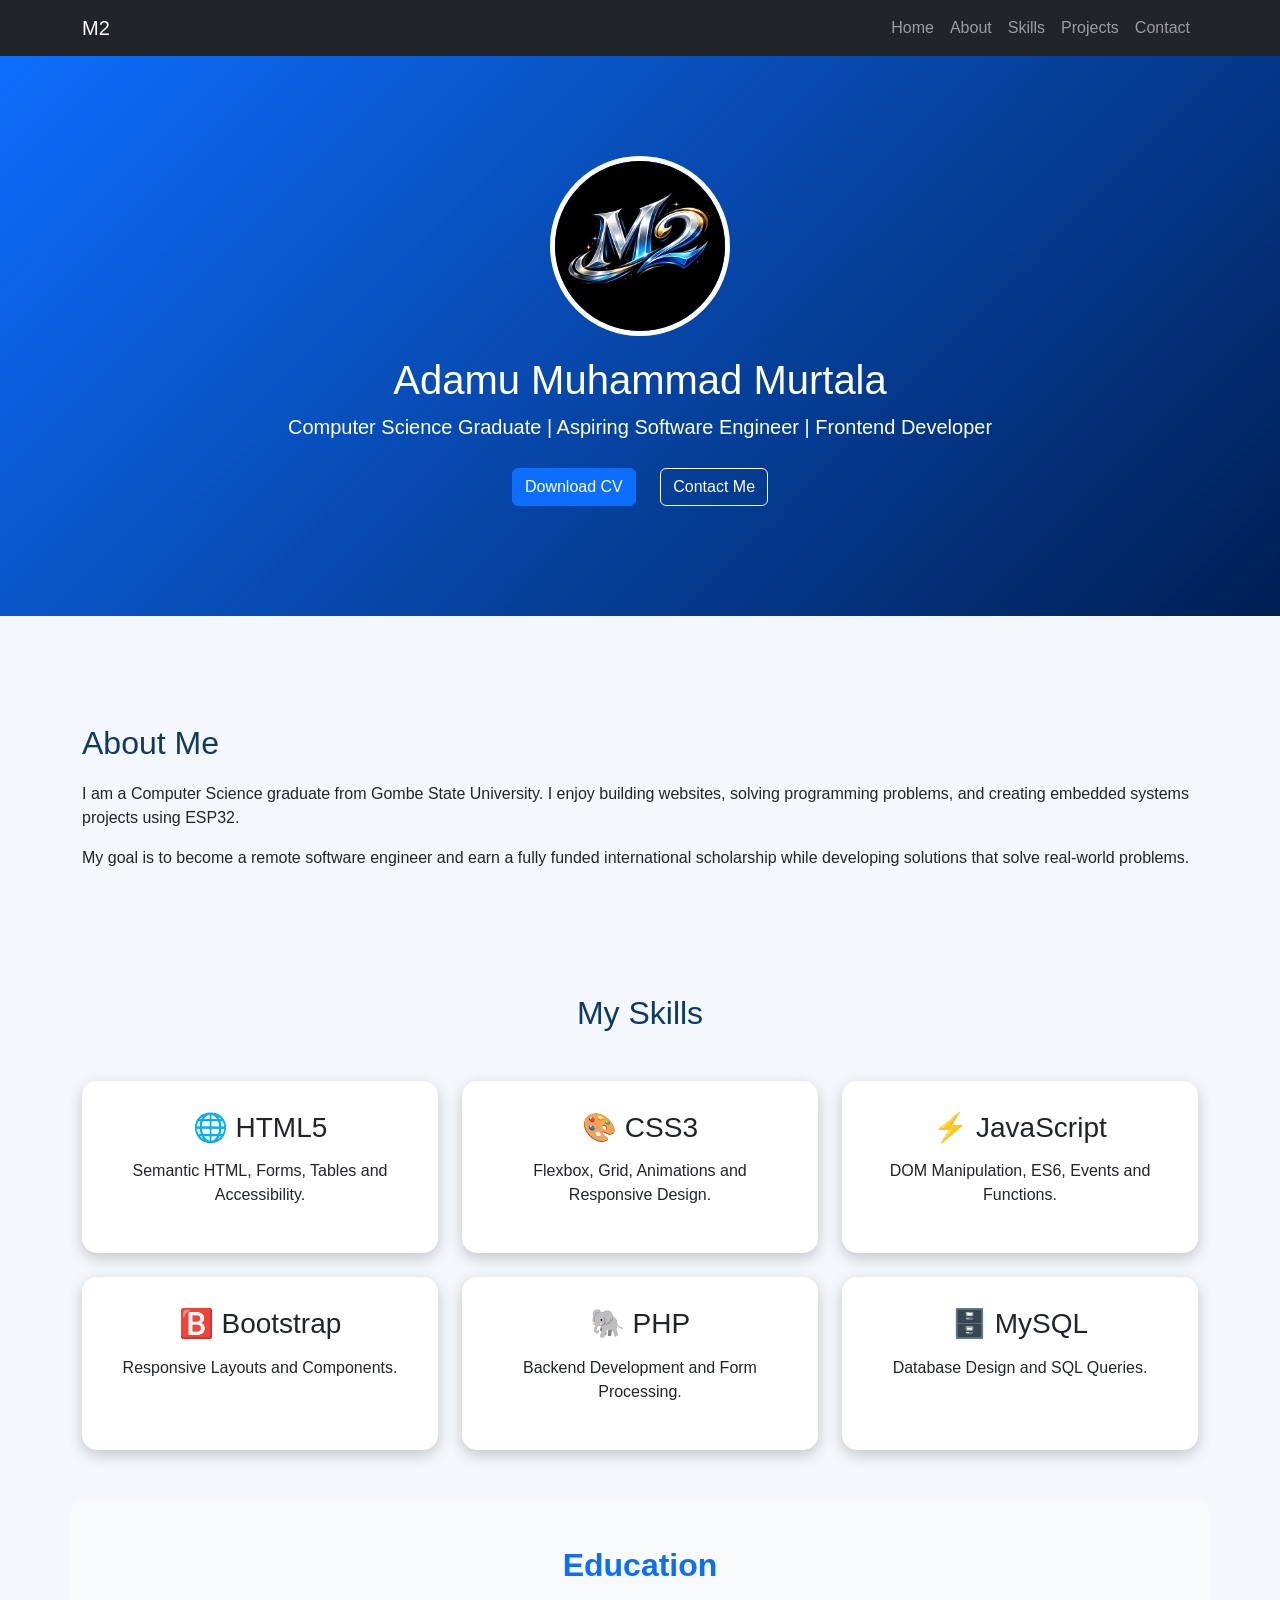
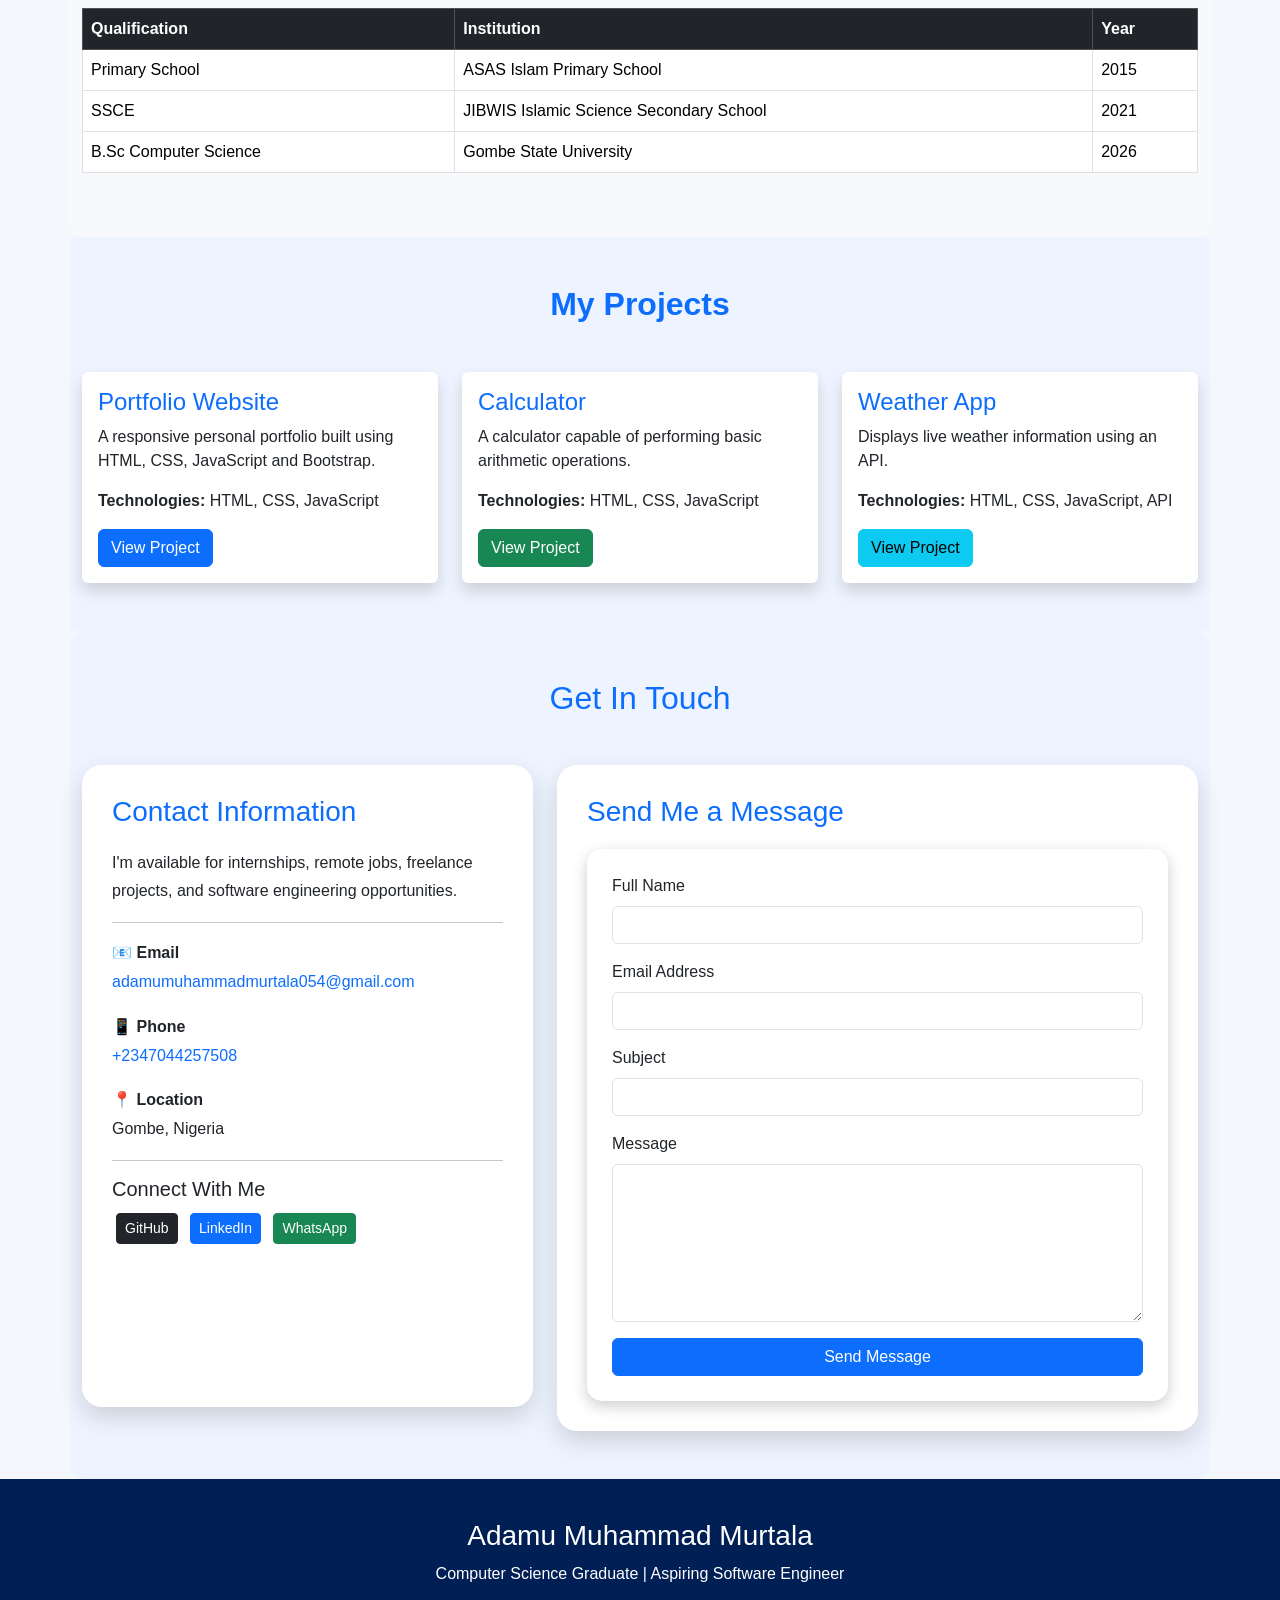
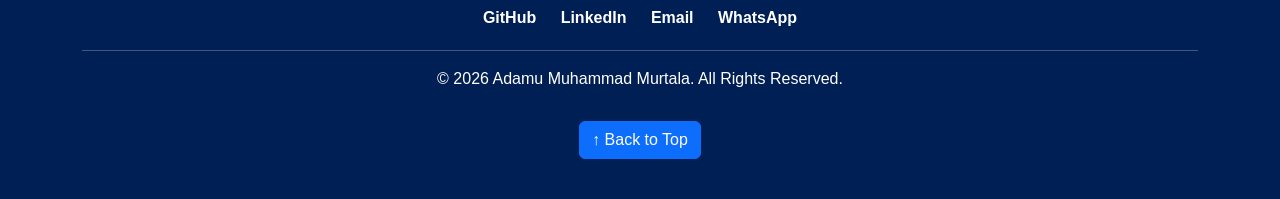
==== index.html @ 28af5101 "Initial portfolio website" ====
<!DOCTYPE html>
<html lang="en">
<head>
    <meta charset="UTF-8">
    <meta name="viewport" content="width=device-width, initial-scale=1.0">
    <title>Adamu Muhammad Murtala | Portfolio</title>
    
    <link rel="icon" href="images/m2.ico">

    <!-- Bootstrap CSS -->
    <link rel="stylesheet" href="css/bootstrap.min.css">

    <!-- Custom CSS -->
    <link rel="stylesheet" href="css/styles.css">
</head>

<body>
    <nav class="navbar navbar-expand-lg navbar-dark bg-dark">

<div class="container">

<a class="navbar-brand" href="#">M2</a>

<button class="navbar-toggler"
type="button"
data-bs-toggle="collapse"
data-bs-target="#navbarNav">

<span class="navbar-toggler-icon"></span>

</button>

<div class="collapse navbar-collapse" id="navbarNav">

<ul class="navbar-nav ms-auto">

<li class="nav-item">
<a class="nav-link" href="#home">Home</a>
</li>

<li class="nav-item">
<a class="nav-link" href="#about">About</a>
</li>

<li class="nav-item">
<a class="nav-link" href="#skills">Skills</a>
</li>

<li class="nav-item">
<a class="nav-link" href="#projects">Projects</a>
</li>

<li class="nav-item">
<a class="nav-link" href="#contact">Contact</a>
</li>

</ul>

</div>

</div>

</nav>

<section id="home" class="hero">

<div class="container text-center">

<img src="images/m2.jpeg"
alt="Adamu Muhammad Murtala"
class="profile-image">

<h1>Adamu Muhammad Murtala</h1>

<p class="lead">

Computer Science Graduate  |  Aspiring Software Engineer |
Frontend Developer 

</p>

<a href="#" class="btn btn-primary">

Download CV

</a>

<a href="#contact"
class="btn btn-outline-light">

Contact Me

</a>

</div>

</section>



<section id="about" class="container mt-5">

<h2>About Me</h2>

<p>

I am a Computer Science graduate from Gombe State University. I enjoy building websites, solving programming problems, and creating embedded systems projects using ESP32.

</p>

<p>

My goal is to become a remote software engineer and earn a fully funded international scholarship while developing solutions that solve real-world problems.

</p>

</section>
<section id="skills" class="container py-5">

    <h2 class="text-center mb-5">My Skills</h2>

    <div class="row g-4">

        <div class="col-md-4 col-sm-6">
            <div class="skill-card">
                <h3>🌐 HTML5</h3>
                <p>Semantic HTML, Forms, Tables and Accessibility.</p>
            </div>
        </div>

        <div class="col-md-4 col-sm-6">
            <div class="skill-card">
                <h3>🎨 CSS3</h3>
                <p>Flexbox, Grid, Animations and Responsive Design.</p>
            </div>
        </div>

        <div class="col-md-4 col-sm-6">
            <div class="skill-card">
                <h3>⚡ JavaScript</h3>
                <p>DOM Manipulation, ES6, Events and Functions.</p>
            </div>
        </div>

        <div class="col-md-4 col-sm-6">
            <div class="skill-card">
                <h3>🅱️ Bootstrap</h3>
                <p>Responsive Layouts and Components.</p>
            </div>
        </div>

        <div class="col-md-4 col-sm-6">
            <div class="skill-card">
                <h3>🐘 PHP</h3>
                <p>Backend Development and Form Processing.</p>
            </div>
        </div>

        <div class="col-md-4 col-sm-6">
            <div class="skill-card">
                <h3>🗄️ MySQL</h3>
                <p>Database Design and SQL Queries.</p>
            </div>
        </div>

    </div>

</section>

<section id="education" class="container py-5">

    <h2 class="text-center mb-4">Education</h2>

    <div class="table-responsive">

        <table class="table table-bordered table-hover">

            <thead class="table-dark">

                <tr>
                    <th>Qualification</th>
                    <th>Institution</th>
                    <th>Year</th>
                </tr>

            </thead>

            <tbody>

                <tr>
                    <td>Primary School</td>
                    <td>ASAS Islam Primary School</td>
                    <td>2015</td>
                </tr>

                <tr>
                    <td>SSCE</td>
                    <td>JIBWIS Islamic Science Secondary School</td>
                    <td>2021</td>
                </tr>

                <tr>
                    <td>B.Sc Computer Science</td>
                    <td>Gombe State University</td>
                    <td>2026</td>
                </tr>

            </tbody>

        </table>

    </div>

</section>
<section id="projects" class="container py-5">

    <h2 class="text-center mb-5">My Projects</h2>

    <div class="row g-4">

        <div class="col-md-4">
            <div class="card h-100 shadow">
                <div class="card-body">
                    <h4 class="card-title">Portfolio Website</h4>
                    <p class="card-text">
                        A responsive personal portfolio built using HTML, CSS, JavaScript and Bootstrap.
                    </p>

                    <p><strong>Technologies:</strong> HTML, CSS, JavaScript</p>

                    <a href="#" class="btn btn-primary">
                        View Project
                    </a>
                </div>
            </div>
        </div>

        <div class="col-md-4">
            <div class="card h-100 shadow">
                <div class="card-body">
                    <h4 class="card-title">Calculator</h4>

                    <p class="card-text">
                        A calculator capable of performing basic arithmetic operations.
                    </p>

                    <p><strong>Technologies:</strong> HTML, CSS, JavaScript</p>

                    <a href="#" class="btn btn-success">
                        View Project
                    </a>
                </div>
            </div>
        </div>

        <div class="col-md-4">
            <div class="card h-100 shadow">
                <div class="card-body">
                    <h4 class="card-title">Weather App</h4>

                    <p class="card-text">
                        Displays live weather information using an API.
                    </p>

                    <p><strong>Technologies:</strong> HTML, CSS, JavaScript, API</p>

                    <a href="#" class="btn btn-info">
                        View Project
                    </a>
                </div>
            </div>
        </div>

    </div>

</section>


<section id="contact" class="container py-5">

    <h2 class="text-center mb-5">Get In Touch</h2>

    <div class="row">

        <!-- Contact Information -->
        <div class="col-lg-5 mb-4">

            <div class="contact-card">

                <h3>Contact Information</h3>

                <p>
                    I'm available for internships, remote jobs, freelance projects,
                    and software engineering opportunities.
                </p>

                <hr>

                <p>📧 <strong>Email</strong><br>
                <a href="mailto:adamumuhammadmurtala054@gmail.com">
                adamumuhammadmurtala054@gmail.com
                </a>
                </p>

                <p>📱 <strong>Phone</strong><br>
                <a href="tel:+2347044257508">
                +2347044257508
                </a>
                </p>

                <p>📍 <strong>Location</strong><br>
                Gombe, Nigeria
                </p>

                <hr>

                <h5>Connect With Me</h5>

                <a href="https://github.com/yourusername"
                   class="btn btn-dark btn-sm m-1">
                   GitHub
                </a>

                <a href="https://linkedin.com/in/yourusername"
                   class="btn btn-primary btn-sm m-1">
                   LinkedIn
                </a>

                <a href="https://wa.me/2347044257508"
                   class="btn btn-success btn-sm m-1">
                   WhatsApp
                </a>

            </div>

        </div>

        <!-- Contact Form -->

        <div class="col-lg-7">

            <div class="contact-card">

                <h3>Send Me a Message</h3>

                <form id="contactForm">

                    <div class="mb-3">
                        <label for="fullname" class="form-label">
                            Full Name
                        </label>

                        <input
                            type="text"
                            class="form-control"
                            id="fullname"
                            required>
                    </div>

                    <div class="mb-3">
                        <label for="email" class="form-label">
                            Email Address
                        </label>

                        <input
                            type="email"
                            class="form-control"
                            id="email"
                            required>
                    </div>

                    <div class="mb-3">
                        <label for="subject" class="form-label">
                            Subject
                        </label>

                        <input
                            type="text"
                            class="form-control"
                            id="subject"
                            required>
                    </div>

                    <div class="mb-3">

                        <label for="message" class="form-label">
                            Message
                        </label>

                        <textarea
                            class="form-control"
                            id="message"
                            rows="6"
                            required></textarea>

                    </div>

                    <button
                        type="submit"
                        class="btn btn-primary w-100">

                        Send Message

                    </button>

                </form>

            </div>

        </div>

    </div>

</section>
<footer class="footer">

    <div class="container">

        <h3>Adamu Muhammad Murtala</h3>

        <p>Computer Science Graduate | Aspiring Software Engineer</p>

        <div class="social-links">

            <a href="https://github.com/yourusername" target="_blank">
                GitHub
            </a>

            <a href="https://linkedin.com/in/yourusername" target="_blank">
                LinkedIn
            </a>

            <a href="mailto:adamumuhammadmurtala054@gmail.com">
                Email
            </a>

            <a href="https://wa.me/2347044257508" target="_blank">
                WhatsApp
            </a>

        </div>

        <hr>

        <p>
            &copy; <span id="year"></span> Adamu Muhammad Murtala.
            All Rights Reserved.
        </p>

        <button id="topBtn" class="btn btn-primary">
            ↑ Back to Top
        </button>

    </div>

</footer>
<script src="js/bootstrap.bundle.min.js"></script>

<script src="js/script.js"></script>
</body>
---- css/styles.css ----
*{
    margin:0;
    padding:0;
    box-sizing:border-box;
}
body{
    font-family:Arial, sans-serif;
    background:#f4f7fc;
}

.hero{
    background:linear-gradient(135deg,#0d6efd,#001f54);
    color:white;
    padding:100px 20px;
}

.profile-image{
    width:180px;
    height:180px;
    border-radius:50%;
    border:5px solid white;
    margin-bottom:20px;
}

.hero .btn{
    margin:10px;
}

section{
    padding:60px 20px;
}

h2{
    color:#0d3b66;
    margin-bottom:20px;
}
.skill-card{
    background:#fff;
    padding:30px;
    text-align:center;
    border-radius:15px;
    box-shadow:0 5px 15px rgba(0,0,0,.2);
    transition:.4s;
    height:100%;
}

.skill-card:hover{
    background:#0d6efd;
    color:white;
    transform:translateY(-10px);
}

.skill-card h3{
    margin-bottom:15px;
}
#education{
    background:#f8f9fa;
    border-radius:15px;
}

#education h2{
    color:#0d6efd;
    font-weight:bold;
}

table{
    background:white;
}
#projects{
    background:#eef4ff;
}

#projects h2{
    color:#0d6efd;
    font-weight:bold;
}

.card{
    transition:.4s;
    border:none;
}

.card:hover{
    transform:translateY(-10px);
}

.card-title{
    color:#0d6efd;
}
#contact{
    background:#f8f9fa;
    border-radius:15px;
}

#contact h2{
    color:#0d6efd;
}

#contact form{
    background:white;
    padding:25px;
    border-radius:15px;
    box-shadow:0 5px 15px rgba(0,0,0,.2);
}
#contact{
    background:#eef4ff;
}

.contact-card{
    background:white;
    padding:30px;
    border-radius:20px;
    box-shadow:0 10px 25px rgba(0,0,0,.15);
    height:100%;
}

.contact-card h3{
    color:#0d6efd;
    margin-bottom:20px;
}

.contact-card a{
    text-decoration:none;
}

.contact-card p{
    line-height:1.8;
}

.contact-card:hover{
    transform:translateY(-5px);
    transition:.4s;
}
.footer{
    background:#001f54;
    color:white;
    text-align:center;
    padding:40px 20px;
}

.footer h3{
    margin-bottom:10px;
}

.footer p{
    margin:10px 0;
}

.social-links{
    margin:20px 0;
}

.social-links a{
    color:white;
    text-decoration:none;
    margin:0 10px;
    font-weight:bold;
}

.social-links a:hover{
    color:#ffc107;
}

#topBtn{
    margin-top:20px;
}
html{
    scroll-behavior:smooth;
}
img{
    max-width:100%;
}
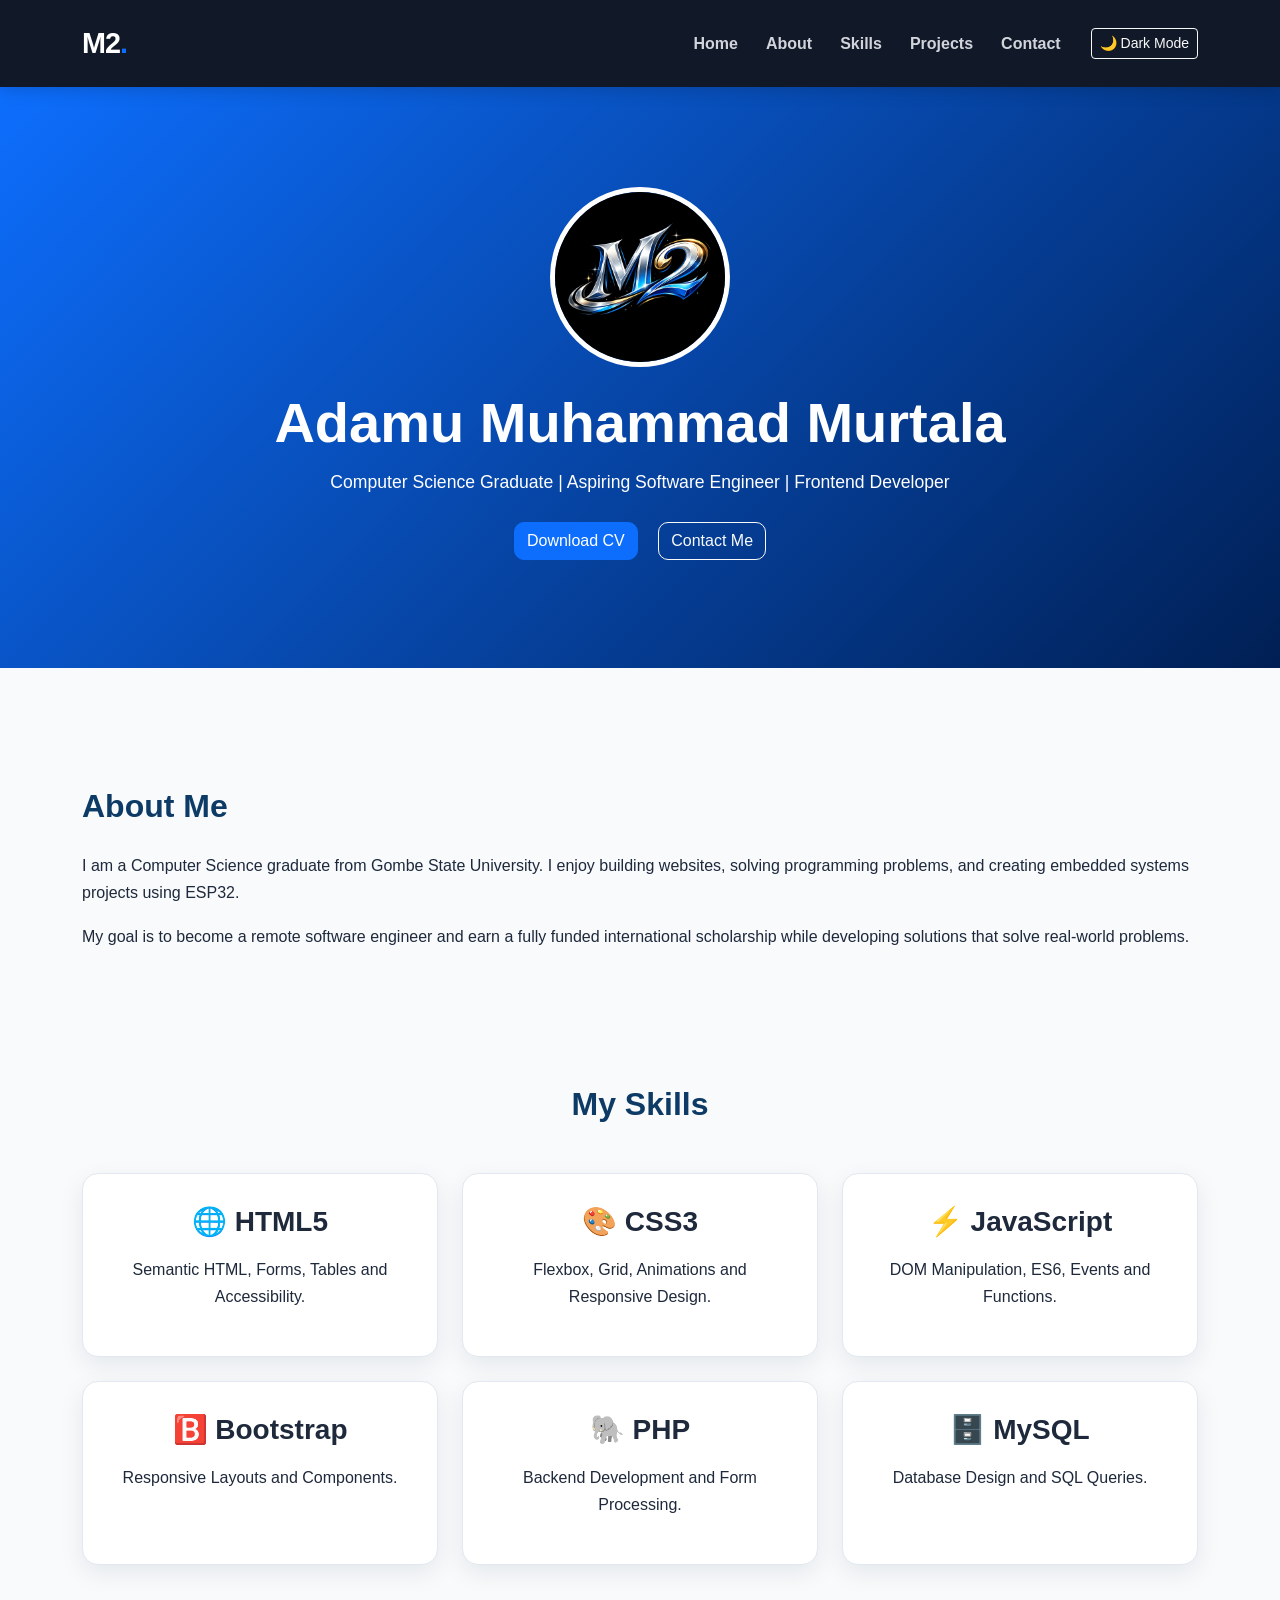
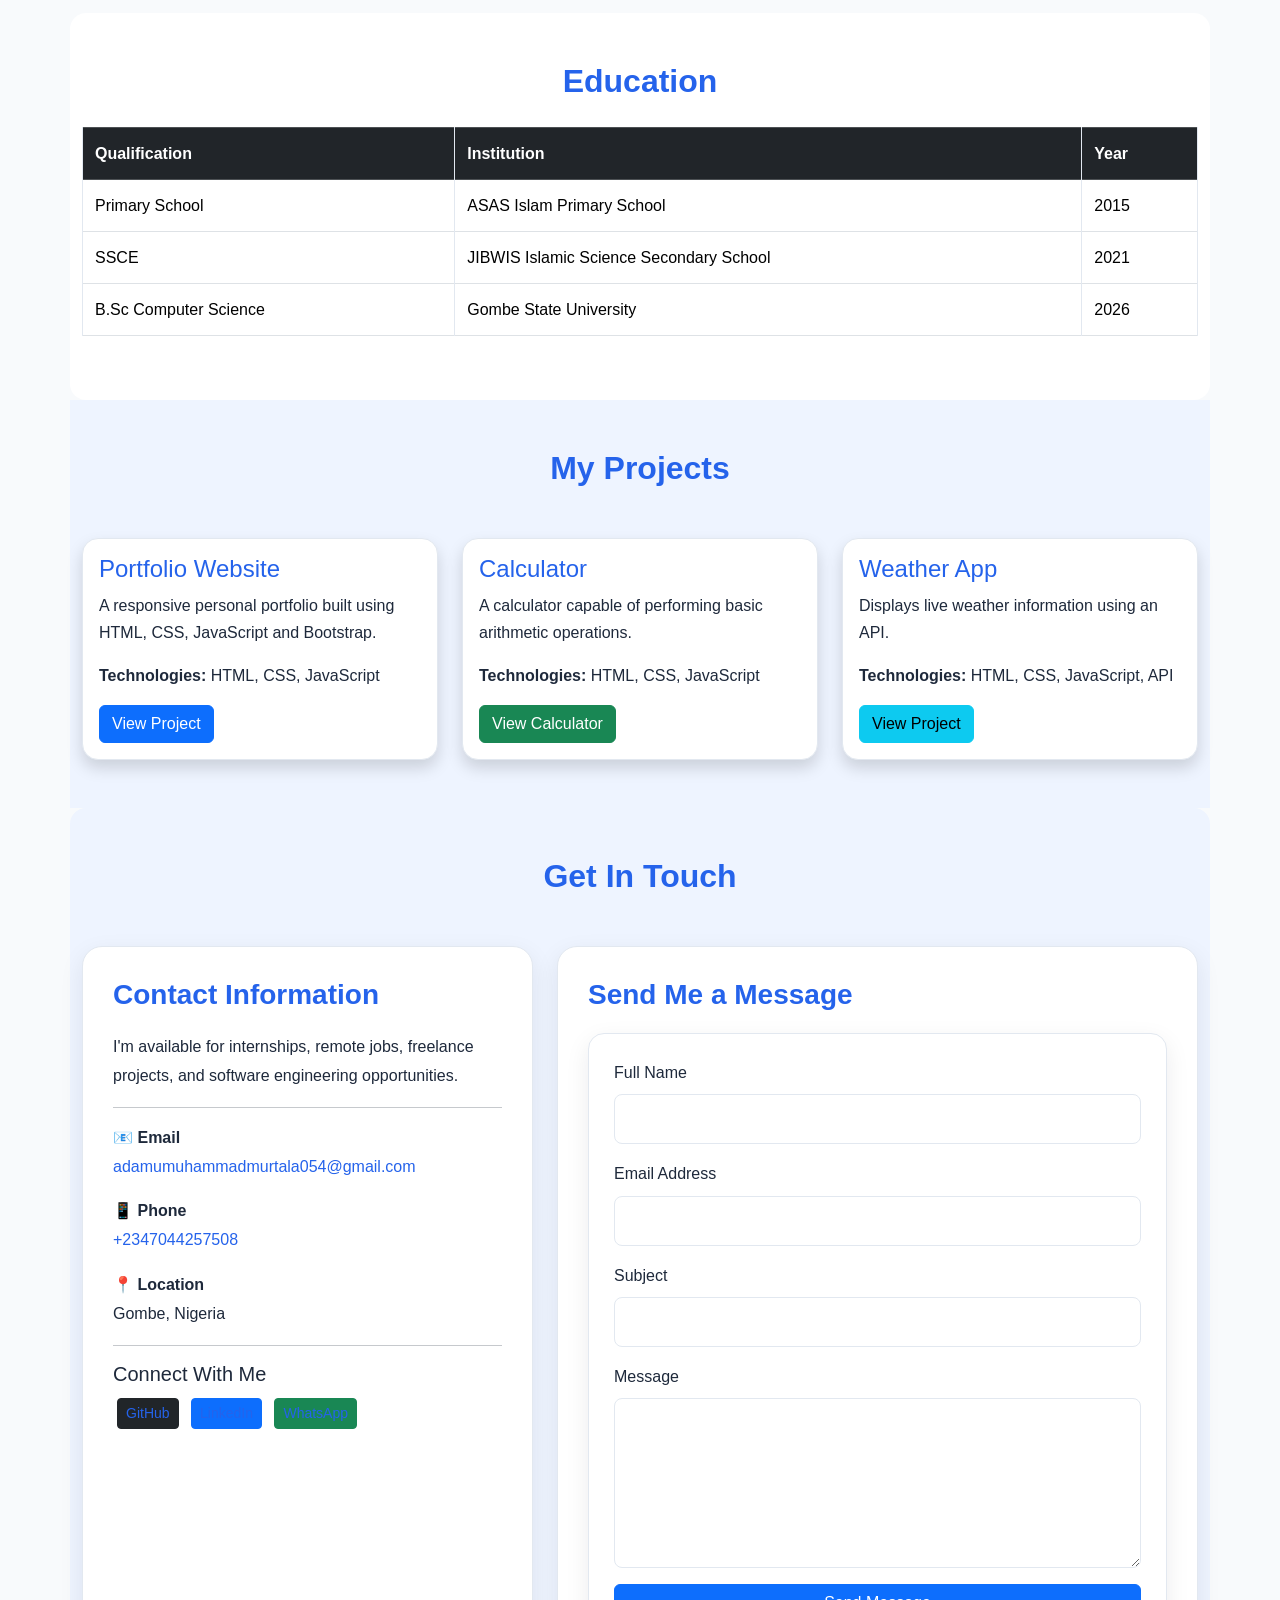
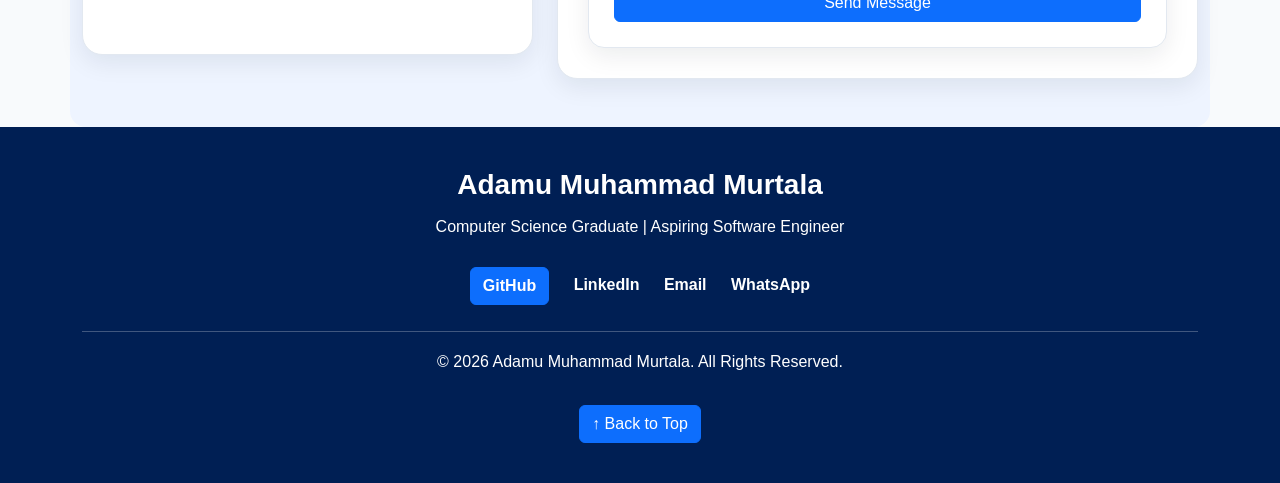
==== commit f05393b3: "Add calculator project and update portfolio" ====
--- a/index.html
+++ b/index.html
@@ -15,52 +15,66 @@
 </head>
 
 <body>
-    <nav class="navbar navbar-expand-lg navbar-dark bg-dark">
-
-<div class="container">
-
-<a class="navbar-brand" href="#">M2</a>
-
-<button class="navbar-toggler"
-type="button"
-data-bs-toggle="collapse"
-data-bs-target="#navbarNav">
-
-<span class="navbar-toggler-icon"></span>
-
-</button>
-
-<div class="collapse navbar-collapse" id="navbarNav">
-
-<ul class="navbar-nav ms-auto">
-
-<li class="nav-item">
-<a class="nav-link" href="#home">Home</a>
-</li>
-
-<li class="nav-item">
-<a class="nav-link" href="#about">About</a>
-</li>
-
-<li class="nav-item">
-<a class="nav-link" href="#skills">Skills</a>
-</li>
-
-<li class="nav-item">
-<a class="nav-link" href="#projects">Projects</a>
-</li>
-
-<li class="nav-item">
-<a class="nav-link" href="#contact">Contact</a>
-</li>
-
-</ul>
-
-</div>
-
-</div>
-
+    <nav class="navbar navbar-expand-lg navbar-dark bg-dark sticky-top" id="mainNav">
+    <div class="container">
+
+        <!-- Brand -->
+        <a class="navbar-brand fw-bold" href="#home">
+            M2<span class="text-primary">.</span>
+        </a>
+
+        <!-- Mobile menu button -->
+        <button
+            class="navbar-toggler custom-toggler"
+            type="button"
+            data-bs-toggle="collapse"
+            data-bs-target="#mainNavbar"
+            aria-controls="mainNavbar"
+            aria-expanded="false"
+            aria-label="Toggle navigation">
+
+            <span class="navbar-toggler-icon"></span>
+        </button>
+
+        <!-- Navigation links -->
+        <div class="collapse navbar-collapse" id="mainNavbar">
+            <ul class="navbar-nav ms-auto align-items-lg-center">
+
+                <li class="nav-item">
+                    <a class="nav-link" href="#home">Home</a>
+                </li>
+
+                <li class="nav-item">
+                    <a class="nav-link" href="#about">About</a>
+                </li>
+
+                <li class="nav-item">
+                    <a class="nav-link" href="#skills">Skills</a>
+                </li>
+
+                <li class="nav-item">
+                    <a class="nav-link" href="#projects">Projects</a>
+                </li>
+
+                <li class="nav-item">
+                    <a class="nav-link" href="#contact">Contact</a>
+                </li>
+
+                <li class="nav-item ms-lg-3">
+                    <button
+                        id="darkModeBtn"
+                        class="btn btn-outline-light btn-sm theme-btn"
+                        type="button">
+                        🌙 Dark Mode
+                    </button>
+                </li>
+
+            </ul>
+        </div>
+    </div>
 </nav>
+
+  <div class="navbar-backdrop" id="navbarBackdrop"></div>
 
 <section id="home" class="hero">
 
@@ -79,10 +93,10 @@
 
 </p>
 
-<a href="#" class="btn btn-primary">
-
-Download CV
-
+<a href="documents/Adamu-Murtala-CV.pdf"
+   class="btn btn-primary"
+   download>
+    Download CV
 </a>
 
 <a href="#contact"
@@ -246,9 +260,12 @@
 
                     <p><strong>Technologies:</strong> HTML, CSS, JavaScript</p>
 
-                    <a href="#" class="btn btn-success">
-                        View Project
-                    </a>
+                    <a href="projects/calculator/index.html"
+   class="btn btn-success"
+   target="_blank"
+   rel="noopener noreferrer">
+    View Calculator
+</a>
                 </div>
             </div>
         </div>
@@ -343,67 +360,55 @@
 
                 <h3>Send Me a Message</h3>
 
-                <form id="contactForm">
-
-                    <div class="mb-3">
-                        <label for="fullname" class="form-label">
-                            Full Name
-                        </label>
-
-                        <input
-                            type="text"
-                            class="form-control"
-                            id="fullname"
-                            required>
-                    </div>
-
-                    <div class="mb-3">
-                        <label for="email" class="form-label">
-                            Email Address
-                        </label>
-
-                        <input
-                            type="email"
-                            class="form-control"
-                            id="email"
-                            required>
-                    </div>
-
-                    <div class="mb-3">
-                        <label for="subject" class="form-label">
-                            Subject
-                        </label>
-
-                        <input
-                            type="text"
-                            class="form-control"
-                            id="subject"
-                            required>
-                    </div>
-
-                    <div class="mb-3">
-
-                        <label for="message" class="form-label">
-                            Message
-                        </label>
-
-                        <textarea
-                            class="form-control"
-                            id="message"
-                            rows="6"
-                            required></textarea>
-
-                    </div>
-
-                    <button
-                        type="submit"
-                        class="btn btn-primary w-100">
-
-                        Send Message
-
-                    </button>
-
-                </form>
+                <form id="contactForm"
+      action="https://formspree.io/f/meaernwb"
+      method="POST">
+
+    <div class="mb-3">
+        <label for="fullname" class="form-label">Full Name</label>
+        <input
+            type="text"
+            class="form-control"
+            id="fullname"
+            name="fullname"
+            required>
+    </div>
+
+    <div class="mb-3">
+        <label for="email" class="form-label">Email Address</label>
+        <input
+            type="email"
+            class="form-control"
+            id="email"
+            name="email"
+            required>
+    </div>
+
+    <div class="mb-3">
+        <label for="subject" class="form-label">Subject</label>
+        <input
+            type="text"
+            class="form-control"
+            id="subject"
+            name="subject"
+            required>
+    </div>
+
+    <div class="mb-3">
+        <label for="message" class="form-label">Message</label>
+        <textarea
+            class="form-control"
+            id="message"
+            name="message"
+            rows="6"
+            required></textarea>
+    </div>
+
+    <button type="submit" class="btn btn-primary w-100">
+        Send Message
+    </button>
+
+</form>
 
             </div>
 
@@ -422,19 +427,21 @@
 
         <div class="social-links">
 
-            <a href="https://github.com/yourusername" target="_blank">
-                GitHub
-            </a>
-
-            <a href="https://linkedin.com/in/yourusername" target="_blank">
+            <a href="https://github.com/Adamsy8104"
+   class="btn btn-primary"
+   target="_blank"
+   rel="noopener noreferrer">
+    GitHub
+  </a>
+          <a href="#" target="_blank">
                 LinkedIn
-            </a>
+          </a>
 
             <a href="mailto:adamumuhammadmurtala054@gmail.com">
                 Email
             </a>
 
-            <a href="https://wa.me/2347044257508" target="_blank">
+            <a href="https://wa.me/2349049134060" target="_blank">
                 WhatsApp
             </a>
 
@@ -454,7 +461,8 @@
     </div>
 
 </footer>
-<script src="js/bootstrap.bundle.min.js"></script>
-
+<script src="js/bootstrap.bundle.min.js"></script>  
 <script src="js/script.js"></script>
-</body>+
+  </body>
+  </html>
--- a/css/styles.css
+++ b/css/styles.css
@@ -1,172 +1,591 @@
-*{
-    margin:0;
-    padding:0;
-    box-sizing:border-box;
-}
-body{
-    font-family:Arial, sans-serif;
-    background:#f4f7fc;
-}
-
-.hero{
-    background:linear-gradient(135deg,#0d6efd,#001f54);
-    color:white;
-    padding:100px 20px;
-}
-
-.profile-image{
-    width:180px;
-    height:180px;
-    border-radius:50%;
-    border:5px solid white;
-    margin-bottom:20px;
-}
-
-.hero .btn{
-    margin:10px;
-}
-
-section{
-    padding:60px 20px;
-}
-
-h2{
-    color:#0d3b66;
-    margin-bottom:20px;
-}
-.skill-card{
-    background:#fff;
-    padding:30px;
-    text-align:center;
-    border-radius:15px;
-    box-shadow:0 5px 15px rgba(0,0,0,.2);
-    transition:.4s;
-    height:100%;
-}
-
-.skill-card:hover{
-    background:#0d6efd;
-    color:white;
-    transform:translateY(-10px);
-}
-
-.skill-card h3{
-    margin-bottom:15px;
-}
-#education{
-    background:#f8f9fa;
-    border-radius:15px;
-}
-
-#education h2{
-    color:#0d6efd;
-    font-weight:bold;
-}
-
-table{
-    background:white;
-}
-#projects{
-    background:#eef4ff;
-}
-
-#projects h2{
-    color:#0d6efd;
-    font-weight:bold;
-}
-
-.card{
-    transition:.4s;
-    border:none;
-}
-
-.card:hover{
-    transform:translateY(-10px);
-}
-
-.card-title{
-    color:#0d6efd;
-}
-#contact{
-    background:#f8f9fa;
-    border-radius:15px;
-}
-
-#contact h2{
-    color:#0d6efd;
-}
-
-#contact form{
-    background:white;
-    padding:25px;
-    border-radius:15px;
-    box-shadow:0 5px 15px rgba(0,0,0,.2);
-}
-#contact{
-    background:#eef4ff;
-}
-
-.contact-card{
-    background:white;
-    padding:30px;
-    border-radius:20px;
-    box-shadow:0 10px 25px rgba(0,0,0,.15);
-    height:100%;
-}
-
-.contact-card h3{
-    color:#0d6efd;
-    margin-bottom:20px;
-}
-
-.contact-card a{
-    text-decoration:none;
-}
-
-.contact-card p{
-    line-height:1.8;
-}
-
-.contact-card:hover{
-    transform:translateY(-5px);
-    transition:.4s;
-}
-.footer{
-    background:#001f54;
-    color:white;
-    text-align:center;
-    padding:40px 20px;
-}
-
-.footer h3{
-    margin-bottom:10px;
-}
-
-.footer p{
-    margin:10px 0;
-}
-
-.social-links{
-    margin:20px 0;
-}
-
-.social-links a{
-    color:white;
-    text-decoration:none;
-    margin:0 10px;
-    font-weight:bold;
-}
-
-.social-links a:hover{
-    color:#ffc107;
-}
-
-#topBtn{
-    margin-top:20px;
-}
-html{
-    scroll-behavior:smooth;
-}
-img{
-    max-width:100%;
+/* =========================================
+   1. GLOBAL SETTINGS
+========================================= */
+
+:root {
+    --primary: #2563eb;
+    --primary-hover: #1d4ed8;
+    --hero-start: #0d6efd;
+    --hero-end: #001f54;
+
+    --background: #f8fafc;
+    --surface: #ffffff;
+    --surface-alt: #eef4ff;
+
+    --text: #1e293b;
+    --muted: #64748b;
+    --border: #e2e8f0;
+
+    --navbar-bg: #111827;
+    --footer-bg: #001f54;
+
+    --shadow: 0 8px 24px rgba(15, 23, 42, 0.08);
+    --radius: 16px;
+}
+
+* {
+    margin: 0;
+    padding: 0;
+    box-sizing: border-box;
+}
+
+html {
+    scroll-behavior: smooth;
+    scroll-padding-top: 85px;
+}
+
+body {
+    font-family: Arial, sans-serif;
+    font-size: 16px;
+    line-height: 1.7;
+    background: var(--background);
+    color: var(--text);
+    transition: background-color 0.3s ease, color 0.3s ease;
+}
+
+img {
+    display: block;
+    max-width: 100%;
+    height: auto;
+}
+
+a {
+    transition: color 0.25s ease, background-color 0.25s ease;
+}
+
+section {
+    padding: 70px 20px;
+}
+
+h1,
+h2,
+h3 {
+    line-height: 1.3;
+    font-weight: 700;
+}
+
+h2 {
+    margin-bottom: 25px;
+    color: #0d3b66;
+}
+
+/* =========================================
+   2. HERO SECTION
+========================================= */
+
+.hero {
+    background: linear-gradient(
+        135deg,
+        var(--hero-start),
+        var(--hero-end)
+    );
+    color: #ffffff;
+    padding: 100px 20px;
+}
+
+.hero h1 {
+    font-size: clamp(2rem, 5vw, 3.5rem);
+}
+
+.hero p {
+    font-size: 1.1rem;
+}
+
+.hero .btn {
+    margin: 8px;
+    border-radius: 10px;
+}
+
+.profile-image {
+    width: 180px;
+    height: 180px;
+    object-fit: cover;
+    border-radius: 50%;
+    border: 5px solid #ffffff;
+    margin: 0 auto 20px;
+}
+
+/* =========================================
+   3. SKILLS
+========================================= */
+
+.skill-card {
+    height: 100%;
+    padding: 30px;
+    text-align: center;
+    background: var(--surface);
+    color: var(--text);
+    border: 1px solid var(--border);
+    border-radius: var(--radius);
+    box-shadow: var(--shadow);
+    transition: transform 0.3s ease, background-color 0.3s ease;
+}
+
+.skill-card h3 {
+    margin-bottom: 15px;
+}
+
+.skill-card:hover {
+    background: var(--primary);
+    color: #ffffff;
+    transform: translateY(-6px);
+}
+
+/* =========================================
+   4. EDUCATION
+========================================= */
+
+#education {
+    background: var(--surface);
+    border-radius: var(--radius);
+}
+
+#education h2 {
+    color: var(--primary);
+}
+
+#education table {
+    background: var(--surface);
+    color: var(--text);
+}
+
+#education th,
+#education td {
+    padding: 12px;
+    border-color: var(--border);
+}
+
+/* =========================================
+   5. PROJECTS
+========================================= */
+
+#projects {
+    background: var(--surface-alt);
+}
+
+#projects h2 {
+    color: var(--primary);
+}
+
+.card {
+    height: 100%;
+    background: var(--surface);
+    color: var(--text);
+    border: 1px solid var(--border);
+    border-radius: var(--radius);
+    overflow: hidden;
+    box-shadow: var(--shadow);
+    transition: transform 0.3s ease, box-shadow 0.3s ease;
+}
+
+.card:hover {
+    transform: translateY(-6px);
+    box-shadow: 0 16px 32px rgba(15, 23, 42, 0.12);
+}
+
+.card-title {
+    color: var(--primary);
+}
+
+/* =========================================
+   6. CONTACT
+========================================= */
+
+#contact {
+    background: var(--surface-alt);
+    border-radius: var(--radius);
+}
+
+#contact h2 {
+    color: var(--primary);
+}
+
+#contact form {
+    padding: 25px;
+    background: var(--surface);
+    color: var(--text);
+    border: 1px solid var(--border);
+    border-radius: var(--radius);
+    box-shadow: var(--shadow);
+}
+
+.contact-card {
+    height: 100%;
+    padding: 30px;
+    background: var(--surface);
+    color: var(--text);
+    border: 1px solid var(--border);
+    border-radius: 20px;
+    box-shadow: var(--shadow);
+    transition: transform 0.3s ease;
+}
+
+.contact-card:hover {
+    transform: translateY(-5px);
+}
+
+.contact-card h3 {
+    color: var(--primary);
+    margin-bottom: 20px;
+}
+
+.contact-card p {
+    line-height: 1.8;
+}
+
+.contact-card a {
+    color: var(--primary);
+    text-decoration: none;
+}
+
+.contact-card a:hover {
+    text-decoration: underline;
+}
+
+/* Form controls */
+
+#contact input,
+#contact textarea,
+#contact select {
+    width: 100%;
+    border: 1px solid var(--border);
+    border-radius: 8px;
+    padding: 12px;
+    background: var(--surface);
+    color: var(--text);
+}
+
+#contact input:focus,
+#contact textarea:focus,
+#contact select:focus {
+    outline: 2px solid var(--primary);
+    outline-offset: 1px;
+}
+
+/* =========================================
+   7. FOOTER
+========================================= */
+
+.footer {
+    padding: 40px 20px;
+    background: var(--footer-bg);
+    color: #ffffff;
+    text-align: center;
+}
+
+.footer h3 {
+    margin-bottom: 10px;
+}
+
+.footer p {
+    margin: 10px 0;
+}
+
+.social-links {
+    margin: 20px 0;
+}
+
+.social-links a {
+    display: inline-block;
+    color: #ffffff;
+    text-decoration: none;
+    margin: 6px 10px;
+    font-weight: 600;
+}
+
+.social-links a:hover {
+    color: #fbbf24;
+}
+
+#topBtn {
+    margin-top: 20px;
+}
+
+/* =========================================
+   8. PROFESSIONAL NAVBAR
+========================================= */
+
+#mainNav {
+    position: sticky;
+    top: 0;
+    z-index: 1050;
+    padding: 14px 0;
+    background: var(--navbar-bg) !important;
+    box-shadow: 0 4px 15px rgba(0, 0, 0, 0.15);
+}
+
+#mainNav .navbar-brand {
+    color: #ffffff;
+    font-size: 1.8rem;
+    font-weight: 800;
+    letter-spacing: -1px;
+}
+
+#mainNav .navbar-brand span {
+    color: #60a5fa;
+}
+
+#mainNav .nav-link {
+    color: #d1d5db;
+    font-weight: 600;
+    padding: 10px 14px;
+    border-radius: 9px;
+}
+
+#mainNav .nav-link:hover,
+#mainNav .nav-link:focus {
+    color: #ffffff;
+    background: var(--primary);
+}
+
+#mainNav .navbar-toggler {
+    padding: 9px 12px;
+    border: 1px solid #64748b;
+    border-radius: 10px;
+    box-shadow: none;
+}
+
+#mainNav .navbar-toggler:focus {
+    box-shadow: 0 0 0 3px rgba(59, 130, 246, 0.35);
+}
+
+/* Mobile dropdown */
+
+@media (max-width: 991.98px) {
+    #mainNav .navbar-collapse {
+        position: absolute;
+        top: calc(100% + 8px);
+        right: 12px;
+        left: auto;
+
+        width: min(280px, calc(100vw - 24px));
+        max-height: 70vh;
+        overflow-y: auto;
+
+        padding: 14px;
+        background: #ffffff;
+        border: 1px solid #e2e8f0;
+        border-radius: 16px 5px 16px 16px;
+        box-shadow: 0 12px 35px rgba(0, 0, 0, 0.2);
+    }
+
+    #mainNav .navbar-nav {
+        align-items: stretch !important;
+        gap: 4px;
+    }
+
+    #mainNav .nav-link {
+        color: #1e293b;
+        padding: 11px 13px;
+    }
+
+    #mainNav .nav-link:hover,
+    #mainNav .nav-link:focus {
+        color: #ffffff;
+        background: var(--primary);
+    }
+
+    #mainNav #darkModeBtn {
+        width: 100%;
+        margin-top: 8px;
+        padding: 10px;
+        color: var(--primary);
+        border-color: var(--primary);
+        border-radius: 10px;
+    }
+
+    #mainNav #darkModeBtn:hover {
+        color: #ffffff;
+        background: var(--primary);
+    }
+}
+
+/* Desktop navigation */
+
+@media (min-width: 992px) {
+    #mainNav .navbar-collapse {
+        position: static;
+        width: auto;
+        max-height: none;
+        padding: 0;
+        overflow: visible;
+        background: transparent;
+        border: none;
+        border-radius: 0;
+        box-shadow: none;
+    }
+
+    #mainNav .navbar-toggler {
+        display: none;
+    }
+}
+
+/* =========================================
+   9. BACKDROP
+========================================= */
+
+.navbar-backdrop {
+    position: fixed;
+    inset: 0;
+    z-index: 1040;
+    background: rgba(15, 23, 42, 0.2);
+    opacity: 0;
+    visibility: hidden;
+    pointer-events: none;
+    transition: opacity 0.2s ease;
+}
+
+.navbar-backdrop.visible {
+    opacity: 1;
+    visibility: visible;
+    pointer-events: auto;
+}
+
+/* =========================================
+   10. DARK MODE
+========================================= */
+
+body.dark-mode {
+    --background: #0b1220;
+    --surface: #172033;
+    --surface-alt: #111827;
+    --text: #e5e7eb;
+    --muted: #a8b3c7;
+    --border: #334155;
+
+    background: var(--background);
+    color: var(--text);
+}
+
+/* Section backgrounds */
+
+body.dark-mode #education,
+body.dark-mode #projects,
+body.dark-mode #contact {
+    background: var(--surface-alt);
+    color: var(--text);
+}
+
+/* Headings */
+
+body.dark-mode h2,
+body.dark-mode #education h2,
+body.dark-mode #projects h2,
+body.dark-mode #contact h2 {
+    color: #93c5fd;
+}
+
+/* Cards */
+
+body.dark-mode .card,
+body.dark-mode .skill-card,
+body.dark-mode .contact-card,
+body.dark-mode #contact form {
+    background: var(--surface);
+    color: var(--text);
+    border-color: var(--border);
+}
+
+body.dark-mode .card-title,
+body.dark-mode .contact-card h3 {
+    color: #93c5fd;
+}
+
+/* Tables */
+
+body.dark-mode #education table,
+body.dark-mode #education th,
+body.dark-mode #education td {
+    background: var(--surface);
+    color: var(--text);
+    border-color: var(--border);
+}
+
+/* Form fields */
+
+body.dark-mode #contact input,
+body.dark-mode #contact textarea,
+body.dark-mode #contact select {
+    background: #0b1220;
+    color: #f8fafc;
+    border-color: #475569;
+}
+
+body.dark-mode #contact input::placeholder,
+body.dark-mode #contact textarea::placeholder {
+    color: #a8b3c7;
+}
+
+/* Links and muted text */
+
+body.dark-mode .contact-card a {
+    color: #93c5fd;
+}
+
+body.dark-mode .text-muted {
+    color: #cbd5e1 !important;
+}
+
+/* Keep the mobile dropdown readable in dark mode */
+
+body.dark-mode #mainNav .navbar-collapse {
+    background: #172033;
+    border-color: #334155;
+}
+
+body.dark-mode #mainNav .nav-link {
+    color: #e5e7eb;
+}
+
+body.dark-mode #mainNav .nav-link:hover,
+body.dark-mode #mainNav .nav-link:focus {
+    color: #ffffff;
+    background: #2563eb;
+}
+
+body.dark-mode #mainNav #darkModeBtn {
+    color: #93c5fd;
+    border-color: #64748b;
+}
+
+/* =========================================
+   11. RESPONSIVE AND ACCESSIBILITY
+========================================= */
+
+@media (max-width: 768px) {
+    section {
+        padding: 45px 18px;
+    }
+
+    .hero {
+        padding: 70px 18px;
+    }
+
+    .hero h1 {
+        font-size: 2rem;
+    }
+
+    .profile-image {
+        width: 140px;
+        height: 140px;
+    }
+
+    .contact-card,
+    #contact form {
+        padding: 20px;
+    }
+
+    #education table {
+        font-size: 0.9rem;
+    }
+}
+
+@media (prefers-reduced-motion: reduce) {
+    *,
+    *::before,
+    *::after {
+        scroll-behavior: auto !important;
+        transition-duration: 0.01ms !important;
+        animation-duration: 0.01ms !important;
+    }
 }
